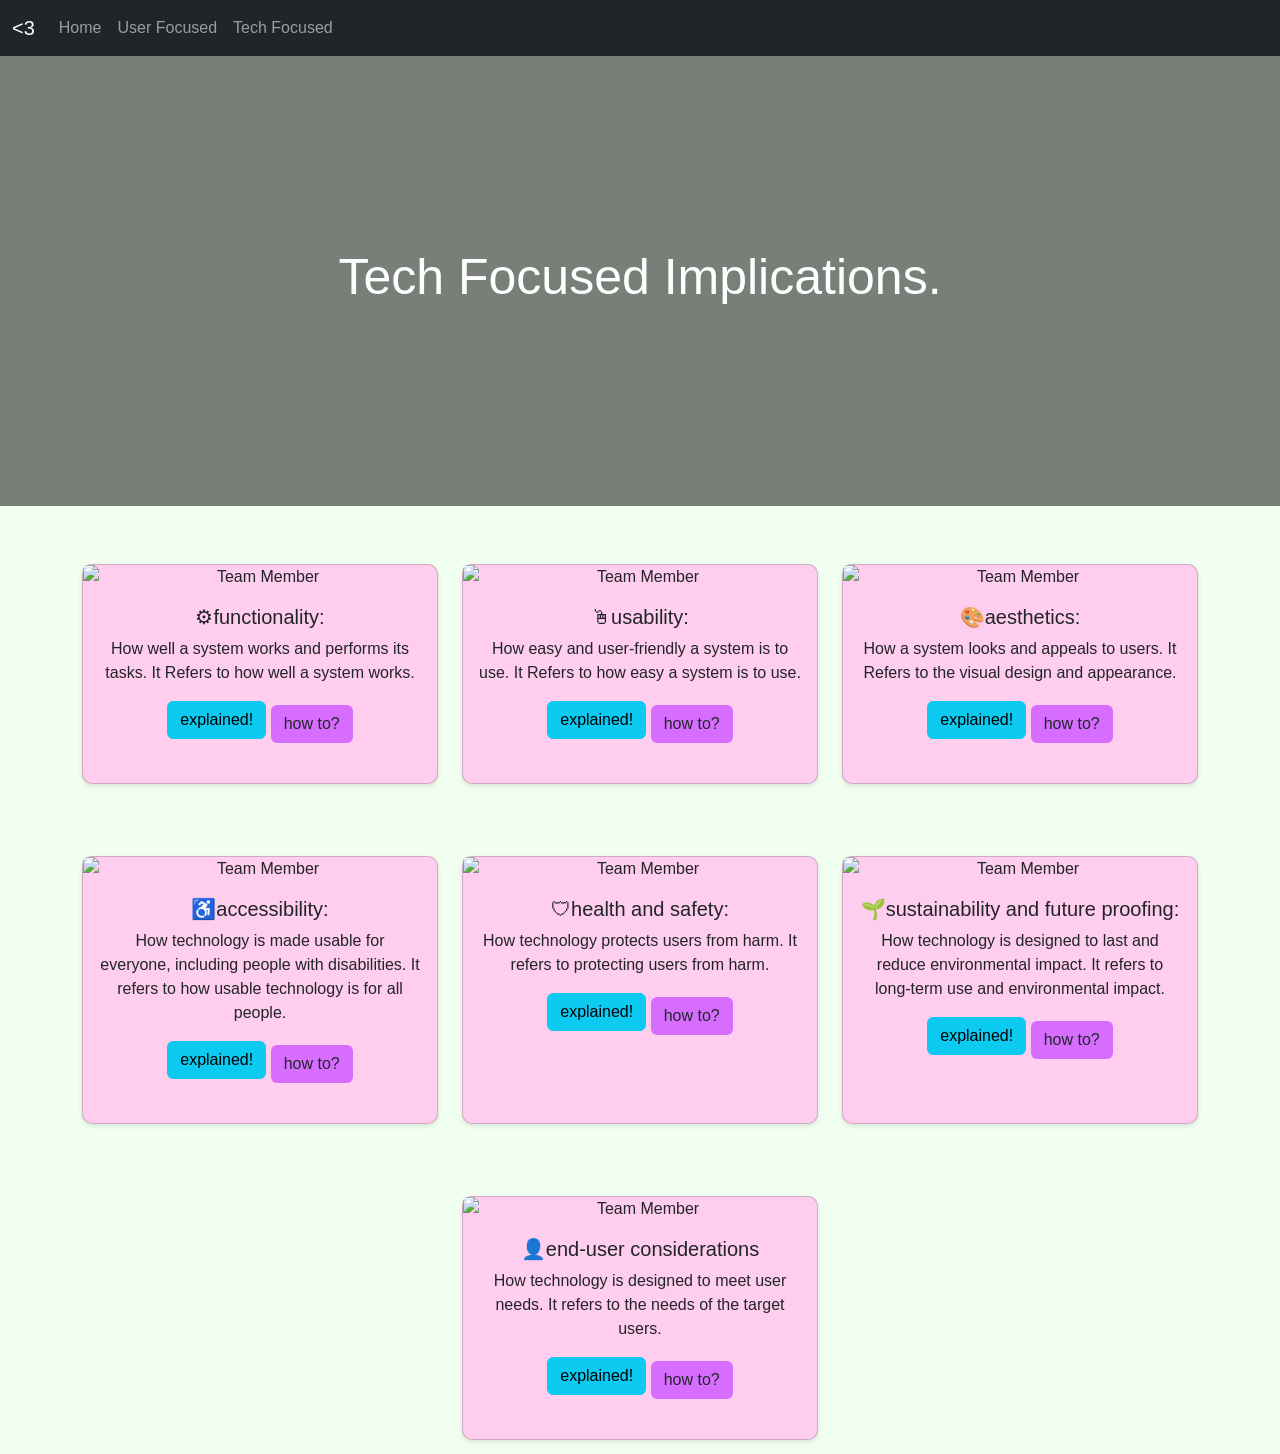
==== seven.html @ f1775bda "Add files via upload" ====
<!DOCTYPE html>
<html lang="en">
<head>
    <meta charset="UTF-8">
    <meta name="viewport" content="width=device-width, initial-scale=1.0">
     <link href="https://cdn.jsdelivr.net/npm/bootstrap@5.3.8/dist/css/bootstrap.min.css" rel="stylesheet">
  <script src="https://cdn.jsdelivr.net/npm/bootstrap@5.3.8/dist/js/bootstrap.bundle.min.js"></script>
    <title>relevent implications</title>
    <link rel="stylesheet" href="style.css">
</head>
<body>
  <nav class="navbar navbar-expand-sm bg-dark navbar-dark">
  <div class="container-fluid">
    <a class="navbar-brand" href="#"> <3 </a>
    <button class="navbar-toggler" type="button" data-bs-toggle="collapse" data-bs-target="#collapsibleNavbar">
      <span class="navbar-toggler-icon"></span>
    </button>
    <div class="collapse navbar-collapse" id="collapsibleNavbar">
      <ul class="navbar-nav">
        <li class="nav-item">
          <a class="nav-link" href="index.html">Home</a>
        </li>
        <li class="nav-item">
          <a class="nav-link" href="implications.html">User Focused</a>
        </li>
        <li class="nav-item">
          <a class="nav-link" href="seven.html">Tech Focused</a>
        </li>    
      </ul>
    </div>
  </div>
</nav>

<div class="hero-image">
  <div class="hero-text">
    <h1 style="font-size:50px">Tech Focused Implications.</h1>
  </div>
</div>

<div class="container my-5">
  <div class="row align-items-stretch justify-content-center">
    
    <!-- functionality -->
    <div class="col-md-4  mb-4 d-flex">
      <div class="card text-center h-100 w-100">
        <img src="img/pngtree-function-clipart-boy-working-with-gears-and-gears-surrounded-cartoon-vector-png-image_6815001.png" class="card-img-top card-img img-fluid" alt="Team Member">
        <div class="card-body">
          <h5 class="card-title">⚙functionality:</h5>
          <p class="card-text">How well a system works and performs its tasks. It Refers to how well a system works.</p>
          <button class="btn btn-info mb-2" data-bs-toggle="modal" data-bs-target="#functionalityModal">explained!</button>
          <button class="btn btn-custom" data-bs-toggle="modal" data-bs-target="#htfunctionalityModal">how to?</button>
        </div>
      </div>
    </div>

    <!-- usability card -->
    <div class="col-md-4 mb-4 d-flex">
      <div class="card text-center h-100 w-100">
        <img src="img/usability(1).jpg" class="card-img-top card-img img-fluid" alt="Team Member">
        <div class="card-body">
          <h5 class="card-title">🖱usability:</h5>
          <p class="card-text">How easy and user-friendly a system is to use. It Refers to how easy a system is to use.</p>
          <button class="btn btn-info mb-2" data-bs-toggle="modal" data-bs-target="#usabilityModal">explained!</button>
          <button class="btn btn-custom" data-bs-toggle="modal" data-bs-target="#htusabilityModal">how to?</button>
        </div>
      </div>
    </div>

    <!-- aesthetic card -->
    <div class="col-md-4 mb-4 d-flex">
      <div class="card text-center h-100 w-100">
        <img src="img/aesthetics.webp" class="card-img-top card-img img-fluid" alt="Team Member">
        <div class="card-body">
          <h5 class="card-title">🎨aesthetics:</h5>
          <p class="card-text">How a system looks and appeals to users. It Refers to the visual design and appearance.</p>
          <button class="btn btn-info mb-2" data-bs-toggle="modal" data-bs-target="#aestheticsModal">explained!</button>
          <button class="btn btn-custom" data-bs-toggle="modal" data-bs-target="#htaestheticsModal">how to?</button>
        </div>
      </div>
    </div>
  </div></div>
  <div class="container my-5">
  <div class="row align-items-stretch justify-content-center">
    
    <!-- accessibility card -->
    <div class="col-md-4 mb-4 d-flex">
      <div class="card text-center h-100 w-100">
        <img src="img/pngtree-accessibility-clipart-person-in-disability-sitting-with-a-laptop-and-cryptocurrency-png-image_11059160.png" class="card-img-top card-img img-fluid" alt="Team Member">
        <div class="card-body">
          <h5 class="card-title">♿accessibility:</h5>
          <p class="card-text">How technology is made usable for everyone, including people with disabilities. It refers to how usable technology is for all people.</p>
          <button class="btn btn-info mb-2" data-bs-toggle="modal" data-bs-target="#accessibilityModal">explained!</button>
          <button class="btn btn-custom" data-bs-toggle="modal" data-bs-target="#htaccessibilityModal">how to?</button>
        </div>
      </div>
    </div>

    <!-- health and safety card -->
    <div class="col-md-4 mb-4 d-flex">
      <div class="card text-center h-100 w-100">
        <img src="img/access (1).jpg" class="card-img-top card-img img-fluid" alt="Team Member">
        <div class="card-body">
          <h5 class="card-title">🛡health and safety:</h5>
          <p class="card-text">How technology protects users from harm. It refers to protecting users from harm.</p>
          <button class="btn btn-info mb-2" data-bs-toggle="modal" data-bs-target="#healthModal">explained!</button>
          <button class="btn btn-custom" data-bs-toggle="modal" data-bs-target="#hthealthModal">how to?</button>
        </div>
      </div>
    </div>
 
    <!-- sustainability and future proofing card -->
    <div class="col-md-4 mb-4 d-flex">
      <div class="card text-center h-100 w-100">
        <img src="img/sustain.jpg" class="card-img-top card-img img-fluid" alt="Team Member">
        <div class="card-body">
          <h5 class="card-title">🌱sustainability and future proofing:</h5>
          <p class="card-text">How technology is designed to last and reduce environmental impact. It refers to long-term use and environmental impact.</p>
          <button class="btn btn-info mb-2" data-bs-toggle="modal" data-bs-target="#sustainabilityModal">explained!</button>
          <button class="btn btn-custom" data-bs-toggle="modal" data-bs-target="#htsustainabilityModal">how to?</button>
        </div>
      </div>
    </div>
  </div></div>
  <div class="container my-5">
  <div class="row align-items-stretch justify-content-center">
    <!-- end-user considerations card -->
    <div class="col-md-4 mb-4 d-flex">
      <div class="card text-center h-100 w-100">
        <img src="img/bkuq0m3sk2.jpg" class="card-img-top card-img img-fluid" alt="Team Member">
        <div class="card-body">
          <h5 class="card-title">👤end-user considerations</h5>
          <p class="card-text">How technology is designed to meet user needs. It refers to the needs of the target users.</p>
          <button class="btn btn-info mb-2" data-bs-toggle="modal" data-bs-target="#considerationsModal">explained!</button>
          <button class="btn btn-custom" data-bs-toggle="modal" data-bs-target="#htconsiderationsModal">how to?</button>
        </div>
      </div>
    </div>
  </div>
</div>






<!-- functionality info button -->
<div class="modal fade" id="functionalityModal" tabindex="-1" aria-labelledby="exampleModalLabel" aria-hidden="true">
  <div class="modal-dialog">
    <div class="modal-content">
      <div class="modal-header">
        <h1 class="modal-title fs-5" id="functionalityModalLabel">functionality implications</h1>
        <button type="button" class="btn-close" data-bs-dismiss="modal" aria-label="Close"></button>
      </div>
      <div class="modal-body">
        
        <img class="img-fluid" src="img/pngtree-function-clipart-boy-working-with-gears-and-gears-surrounded-cartoon-vector-png-image_6815001.png">

        <p>Functionality relates to how well a digital outcome performs its intended tasks. It ensures that all features, links, and interactive elements work correctly and reliably. These are used to create a stable and effective user experience. Without proper functionality, the website may contain errors or broken features that reduce its usefulness. This is important because even a well-designed website fails if it does not work properly.</p>

      </div>
      <div class="modal-footer">
        <button type="button" class="btn btn-primary" data-bs-dismiss="modal">Close</button>
      </div>
    </div>
  </div>
</div>

<!-- usability info button -->
<div class="modal fade" id="usabilityModal" tabindex="-1" aria-labelledby="exampleModalLabel" aria-hidden="true">
  <div class="modal-dialog">
    <div class="modal-content">
      <div class="modal-header">
        <h1 class="modal-title fs-5" id="usabilityModalLabel">usability implications.</h1>
        <button type="button" class="btn-close" data-bs-dismiss="modal" aria-label="Close"></button>
      </div>
      <div class="modal-body">
        
        <img class="img-fluid" src="img/usability(1).jpg">

        <p>Usability refers to how easy and efficient a digital outcome is to use. It focuses on clear navigation, logical layout, and user-friendly design. These are used to ensure users can quickly find and understand information. Without usability, users may become confused or frustrated and stop using the website. This is important because a website must be intuitive and efficient to successfully achieve its purpose.</p>

      </div>
      <div class="modal-footer">
        <button type="button" class="btn btn-primary" data-bs-dismiss="modal">Close</button>
      </div>
    </div>
  </div>
</div>

<!-- aesthetic info button -->
<div class="modal fade" id="aestheticsModal" tabindex="-1" aria-labelledby="aestheticsModalLabel" aria-hidden="true">
      
<div class="modal-dialog">
    <div class="modal-content">
      <div class="modal-header">
        <h1 class="modal-title fs-5" id="aestheticsModalLabel">aesthetic implications.</h1>
        <button type="button" class="btn-close" data-bs-dismiss="modal" aria-label="Close"></button>
      </div>
      <div class="modal-body">
        
        <img class="img-fluid" src="img/aesthetics.webp">

        <p>Aesthetics involve the visual appearance of a digital outcome, including layout, colour schemes, typography, and overall design. They guide how information is presented to make it engaging and easy to read. These are used to attract users and support understanding through visual hierarchy. Without aesthetics, a website may appear unprofessional or difficult to use. This is important because visual design influences user engagement and first impressions.</p>


      </div>
      <div class="modal-footer">
        <button type="button" class="btn btn-primary" data-bs-dismiss="modal">Close</button>
      </div>
    </div>
  </div>
</div>

<!-- accessibility info button -->
<div class="modal fade" id="accessibilityModal" tabindex="-1" aria-labelledby="accessibilityModalLabel" aria-hidden="true">
  <div class="modal-dialog">
    <div class="modal-content">
      <div class="modal-header">
        <h1 class="modal-title fs-5" id="accessibilityModalLabel">accessibiity implications.</h1>
        <button type="button" class="btn-close" data-bs-dismiss="modal" aria-label="Close"></button>
      </div>
      <div class="modal-body">
        
        <img class="img-fluid" src="img/pngtree-accessibility-clipart-person-in-disability-sitting-with-a-laptop-and-cryptocurrency-png-image_11059160.png">

        <p>Accessibility ensures that digital outcomes can be used by people with a wide range of abilities, including those with visual, auditory, or physical impairments. It involves designing features such as alt text, readable layouts, and clear navigation. These are used to make digital content inclusive and usable for all. Without accessibility, some users may be excluded entirely from using the website. This is important because equal access to information is essential in modern digital society.</p>
  
      </div>
      <div class="modal-footer">
        <button type="button" class="btn btn-primary" data-bs-dismiss="modal">Close</button>
        
      </div>
    </div>
  </div>
</div>

<!-- health and safety info button -->
<div class="modal fade" id="healthModal" tabindex="-1" aria-labelledby="healthModalLabel" aria-hidden="true">
  <div class="modal-dialog">
    <div class="modal-content">
      <div class="modal-header">
        <h1 class="modal-title fs-5" id="healthModalLabel">health and safety implications</h1>
        <button type="button" class="btn-close" data-bs-dismiss="modal" aria-label="Close"></button>
      </div>
      <div class="modal-body">
        
        <img class="img-fluid" src="img/access (1).jpg">

        <p>Health and safety implications ensure that users are not negatively affected while interacting with a digital outcome. This includes avoiding harmful content, reducing eye strain, and preventing overwhelming design. These are used to create a safe and comfortable user experience. Without this, users may experience discomfort or harm. This is important because user wellbeing should always be prioritised in digital design.</p>
         
      </div>
      <div class="modal-footer">
        <button type="button" class="btn btn-primary" data-bs-dismiss="modal">Close</button>
      </div>
    </div>
  </div>
</div>

<!-- sustainability and future proofing info button -->
<div class="modal fade" id="sustainabilityModal" tabindex="-1" aria-labelledby="sustainsbalityModalLabel" aria-hidden="true">
  <div class="modal-dialog">
    <div class="modal-content">
      <div class="modal-header">
        <h1 class="modal-title fs-5" id="exampleModalLabel">sustainability an dfuture proofing implications.</h1>
        <button type="button" class="btn-close" data-bs-dismiss="modal" aria-label="Close"></button>
      </div>
      <div class="modal-body">
        
        <img class="img-fluid" src="img/sustain.jpg">

        <p>Sustainability and future proofing involve designing a digital outcome so it remains functional, maintainable, and relevant over time. It includes using efficient code, organised structure, and adaptable design. These are used to ensure the website can be updated and continue to meet user needs. Without this, the website may become outdated or difficult to maintain. This is important because technology evolves rapidly, and digital outcomes must be able to adapt.</p>

      </div>
      <div class="modal-footer">
        <button type="button" class="btn btn-primary" data-bs-dismiss="modal">Close</button>
      </div>
    </div>
  </div>
</div>

<!-- end-user considerations info button -->
<div class="modal fade" id="considerationsModal" tabindex="-1" aria-labelledby="exampleModalLabel" aria-hidden="true">
  <div class="modal-dialog">
    <div class="modal-content">
      <div class="modal-header">
        <h1 class="modal-title fs-5" id="considerationsModalLabel">end-user considerations.</h1>
        <button type="button" class="btn-close" data-bs-dismiss="modal" aria-label="Close"></button>
      </div>
      <div class="modal-body">
        
        <img class="img-fluid" src="img/bkuq0m3sk2.jpg">

        <p>End-user considerations focus on designing a digital outcome that meets the specific needs, skills, and expectations of its intended audience. It ensures that content, language, and design are appropriate for the users. These are used to improve relevance and effectiveness. Without this, the website may fail to engage or support its users. This is important because a successful digital outcome must be tailored to its audience.</p>

      </div>
      <div class="modal-footer">
        <button type="button" class="btn btn-primary" data-bs-dismiss="modal">Close</button>
      </div>
    </div>
  </div>
</div>



<!-- how to functionality button -->

<div class="modal fade" id="htfunctionalityModal" tabindex="-1" aria-labelledby="htfunctionalityModallabel" aria-hidden="true">
  <div class="modal-dialog">
    <div class="modal-content">
      <div class="modal-header">
        <h1 class="modal-title fs-5" id="htfunctionalityModallabel">how to follow functionality implications:</h1>
        <button type="button" class="btn-close" data-bs-dismiss="modal" aria-label="Close"></button>
      </div>
      <div class="modal-body">
        
        <img class="img-fluid" src="img/pngtree-function-clipart-boy-working-with-gears-and-gears-surrounded-cartoon-vector-png-image_6815001.png">

        <p> <ul><li>Test every link to make sure it works</li>
          <li>Check images load properly on all pages</li>
          <li>Fix any broken code or layout issues</li>
          <li>Test buttons, menus, and navigation</li>
          <li>Make sure the site works on Chrome, Edge, etc.</li></ul>
          
        </p>

      </div>
      <div class="modal-footer">
        <button type="button" class="btn btn-primary" data-bs-dismiss="modal">Close</button>
      </div>
    </div>
  </div>
</div>

<!-- how to usability button -->

<div class="modal fade" id="htusabilityModal" tabindex="-1" aria-labelledby="htusabilityModallabel" aria-hidden="true">
  <div class="modal-dialog">
    <div class="modal-content">
      <div class="modal-header">
        <h1 class="modal-title fs-5" id="htusabilityModallabel"> how to follow usability implications:</h1>
        <button type="button" class="btn-close" data-bs-dismiss="modal" aria-label="Close"></button>
      </div>
      <div class="modal-body">
        
        <img class="img-fluid" src="img/usability(1).jpg">

        <p> <ul><li>Create a navigation bar on every page</li>
          <li>Keep layout consistent across all pages</li>
          <li>Limit how much text is on each section to avoid overload</li>
          <li>Add clear headings so users can scan content quickly</li>
          <li>Test with other students to see if they get confused</li></ul>
          
        </p>

      </div>
      <div class="modal-footer">
        <button type="button" class="btn btn-primary" data-bs-dismiss="modal">Close</button>
      </div>
    </div>
  </div>
</div>

<!-- how to aesthetics button -->

<div class="modal fade" id="htaestheticsModal" tabindex="-1" aria-labelledby="htaestheticsModallabel" aria-hidden="true">
  <div class="modal-dialog">
    <div class="modal-content">
      <div class="modal-header">
        <h1 class="modal-title fs-5" id="htaestheticsModallabel"> how to follow aesthetics implications:</h1>
        <button type="button" class="btn-close" data-bs-dismiss="modal" aria-label="Close"></button>
      </div>
      <div class="modal-body">
        
        <img class="img-fluid" src="img/aesthetics.webp">

        <p> <ul> <li>Choose a consistent colour scheme (e.g. 2–3 main colours)</li>
          <li>Use the same fonts across the whole site</li>
          <li>Add spacing so the site doesn’t look cluttered</li>
          <li>Use images/icons to make pages more engaging</li>
          <li>Apply visual hierarchy (big headings, smaller text)</li></ul>
         
        </p>

      </div>
      <div class="modal-footer">
        <button type="button" class="btn btn-primary" data-bs-dismiss="modal">Close</button>
      </div>
    </div>
  </div>
</div>

<!-- how to accessibility button -->

<div class="modal fade" id="htaccessibilityModal" tabindex="-1" aria-labelledby="htaccessibilityModallabel" aria-hidden="true">
  <div class="modal-dialog">
    <div class="modal-content">
      <div class="modal-header">
        <h1 class="modal-title fs-5" id="htaccessibilityModallabel"> how to follow accessibility implications:</h1>
        <button type="button" class="btn-close" data-bs-dismiss="modal" aria-label="Close"></button>
      </div>
      <div class="modal-body">
        
        <img class="img-fluid" src="img/pngtree-accessibility-clipart-person-in-disability-sitting-with-a-laptop-and-cryptocurrency-png-image_11059160.png">

        <p> <ul> <li>Add alt text to every image (e.g. “diagram showing website layout”)</li>
          <li>Use high contrast colours (e.g. dark text on light background)</li>
          <li>Use headings properly (H1, H2, H3) for screen readers</li>
          <li>Ensure text is large enough to read easily</li>
          <li>Avoid relying only on colour to show meaning</li></ul>
         
        </p>

      </div>
      <div class="modal-footer">
        <button type="button" class="btn btn-primary" data-bs-dismiss="modal">Close</button>
      </div>
    </div>
  </div>
</div>

<!-- how to health and safety button -->

<div class="modal fade" id="hthealthModal" tabindex="-1" aria-labelledby="hthealthModallabel" aria-hidden="true">
  <div class="modal-dialog">
    <div class="modal-content">
      <div class="modal-header">
        <h1 class="modal-title fs-5" id="hthealthModallabel"> how to follow health and safety implications:</h1>
        <button type="button" class="btn-close" data-bs-dismiss="modal" aria-label="Close"></button>
      </div>
      <div class="modal-body">
        
        <img class="img-fluid" src="img/access (1).jpg">

        <p> <ul><li>Avoid flashing animations or bright effects</li>
          <li>Keep layout calm and easy on the eyes</li>
          <li>Ensure users don’t need to scroll excessively</li>
          <li>Make content quick to read (bullet points, short paragraphs)</li></ul>
          
        </p>

      </div>
      <div class="modal-footer">
        <button type="button" class="btn btn-primary" data-bs-dismiss="modal">Close</button>
      </div>
    </div>
  </div>
</div>

<!-- how to sustainability and future proofing button -->

<div class="modal fade" id="htsustainabilityModal" tabindex="-1" aria-labelledby="htsustainabilityModallabel" aria-hidden="true">
  <div class="modal-dialog">
    <div class="modal-content">
      <div class="modal-header">
        <h1 class="modal-title fs-5" id="htsustainabilityModallabel"> how to follow sustainability implications:</h1>
        <button type="button" class="btn-close" data-bs-dismiss="modal" aria-label="Close"></button>
      </div>
      <div class="modal-body">
        
        <img class="img-fluid" src="img/sustain.jpg">

        <p> <ul><li>Organise files into folders (images, CSS, pages)</li>
          <li>Write clean, simple code that is easy to edit later</li>
          <li>Avoid outdated HTML tags</li>
          <li>Use external CSS so styles can be changed easily</li>
          <li>Design pages so new implications can be added later</li></ul>
          
        </p>

      </div>
      <div class="modal-footer">
        <button type="button" class="btn btn-primary" data-bs-dismiss="modal">Close</button>
      </div>
    </div>
  </div>
</div>

<!-- how to end-user considerations button -->

<div class="modal fade" id="htconsiderationsModal" tabindex="-1" aria-labelledby="htconsiderationsModallabel" aria-hidden="true">
  <div class="modal-dialog">
    <div class="modal-content">
      <div class="modal-header">
        <h1 class="modal-title fs-5" id="htconsiderationsModallabel"> how to follow end-user considerations implications:</h1>
        <button type="button" class="btn-close" data-bs-dismiss="modal" aria-label="Close"></button>
      </div>
      <div class="modal-body">
        
        <img class="img-fluid" src="img/bkuq0m3sk2.jpg">

        <p> <ul><li>Add alt text to every image (e.g. “diagram showing website layout”)</li>
          <li>Use high contrast colours (e.g. dark text on light background)</li>
          <li>Use headings properly (H1, H2, H3) for screen readers</li>
          <li>Ensure text is large enough to read easily</li>
          <li>Avoid relying only on colour to show meaning</li></ul>
             
        </p>

      </div>
      <div class="modal-footer">
        <button type="button" class="btn btn-primary" data-bs-dismiss="modal">Close</button>
      </div>
    </div>
  </div>
</div>







</body>
</html>
---- style.css ----
.card {
  background: rgb(255, 205, 238);
  padding: px;
  margin: 10px 0;
  border-radius: 10px;
  box-shadow: 0 2px 5px rgba(0, 0, 0, 0.1);
}

.btn-custom {
  background-color: rgb(214, 109, 255) ;
}

.modal-content {
  background-color: rgb(222, 187, 255);
}

.container > h1 {
    font-size: 90px;
    background-image: linear-gradient(90deg in hsl longer hue, rgb(247, 130, 130), rgb(255, 143, 143));
    background-clip: text;
    color: transparent;
    width: fit-content;
    margin: auto;
    filter: drop-shadow(5px 5px 10px black);

    margin-top: 100px;
}

body {
    background-color: honeydew;
    margin: 0;
    background-image: url("https://img.freepik.com/free-vector/abstract-seamless-geometric-shape-lines-pattern-design-background_84443-23990.jpg?semt=ais_incoming&w=740&q=80");
}

.def {
  background-color: aliceblue;
  padding: 10px 30px;
}

.modal-content {
  padding: 20px;


}

header.custom {
    background-image: linear-gradient(45deg, rgb(185, 185, 185), rgb(255, 183, 245));
}


body, html {
  height: 100%;
  margin: 0;
  font-family: Arial, Helvetica, sans-serif;
}

.hero-image {
  background-image: linear-gradient(rgba(0, 0, 0, 0.5), rgba(0, 0, 0, 0.5)), url("photographer.jpg");
  height: 50%;
  background-position: center;
  background-repeat: no-repeat;
  background-size: cover;
  position: relative;
}

.hero-text {
  text-align: center;
  position: absolute;
  top: 50%;
  left: 50%;
  transform: translate(-50%, -50%);
  color: white;
}

.hero-text button {
  border: none;
  outline: 0;
  display: inline-block;
  padding: 10px 25px;
  color: black;
  background-color: #ddd;
  text-align: center;
  cursor: pointer;
}

.hero-text button:hover {
  background-color: #555;
  color: white;
}
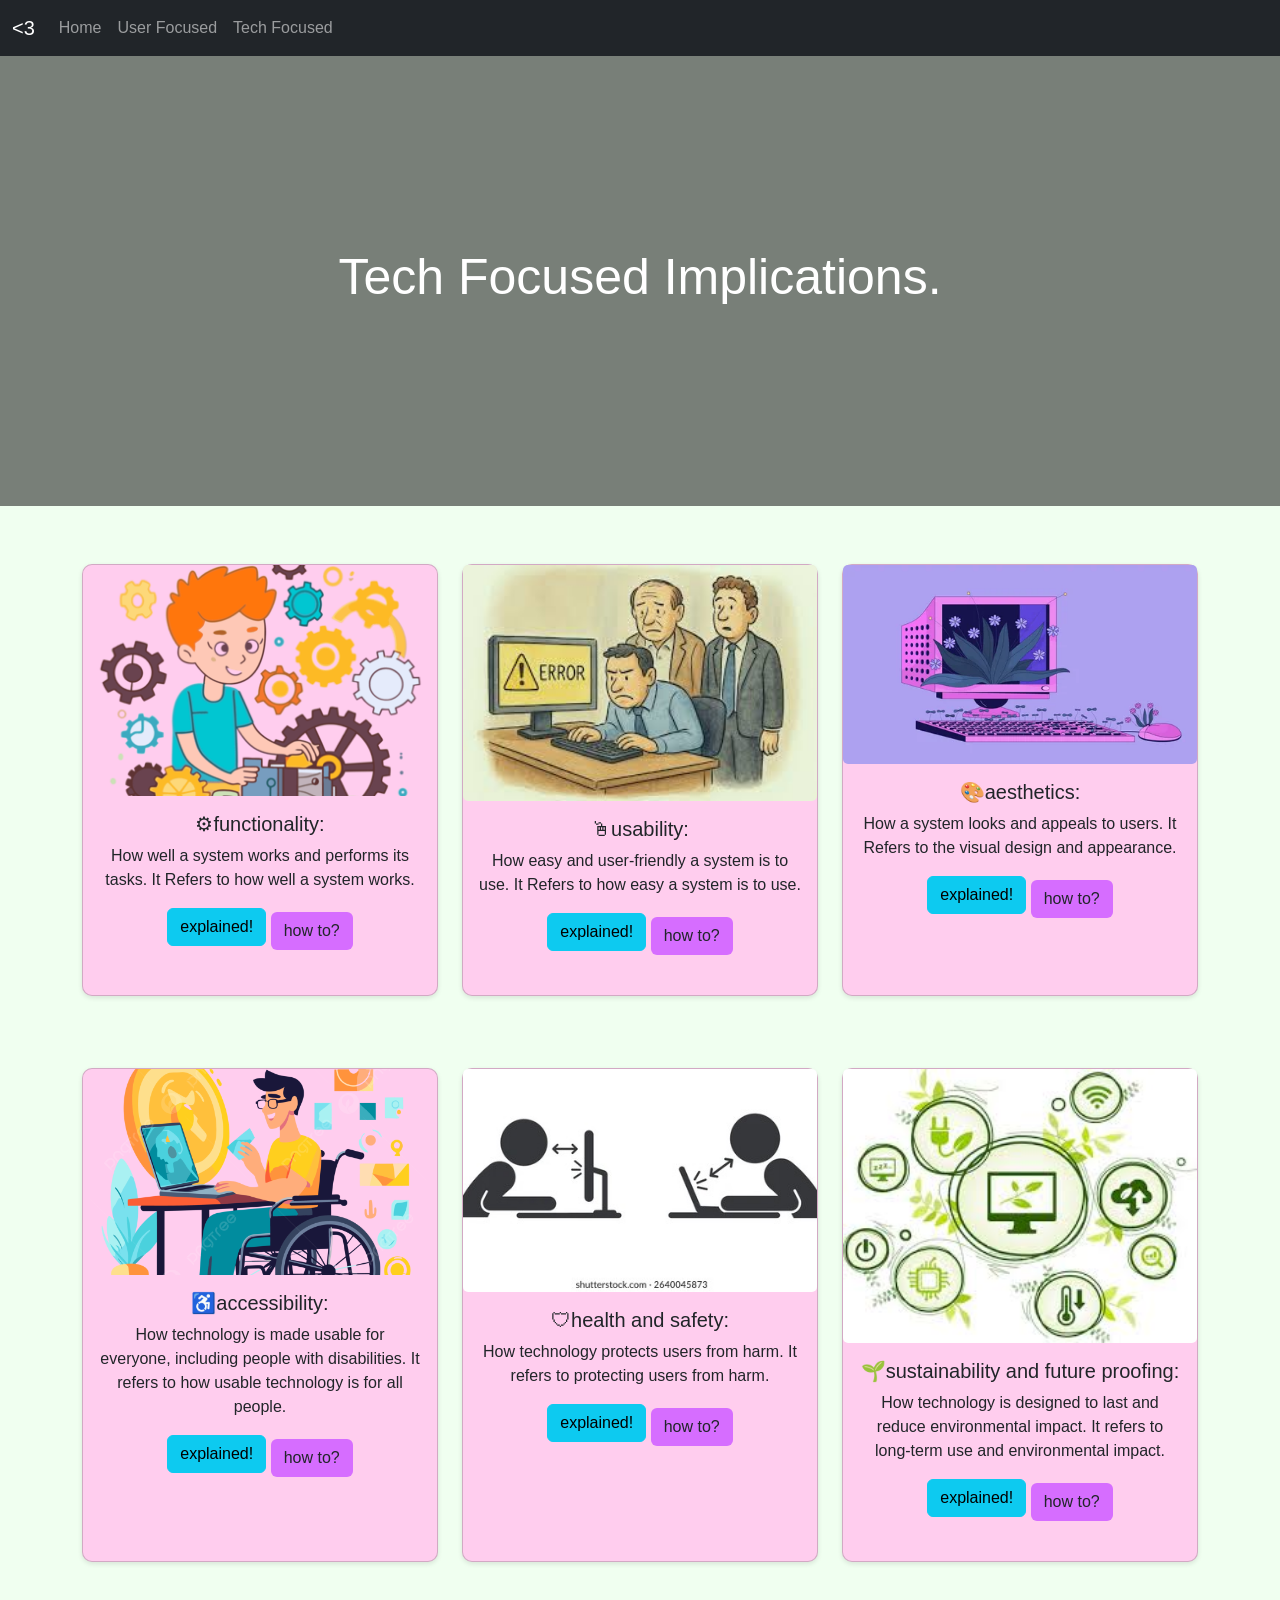
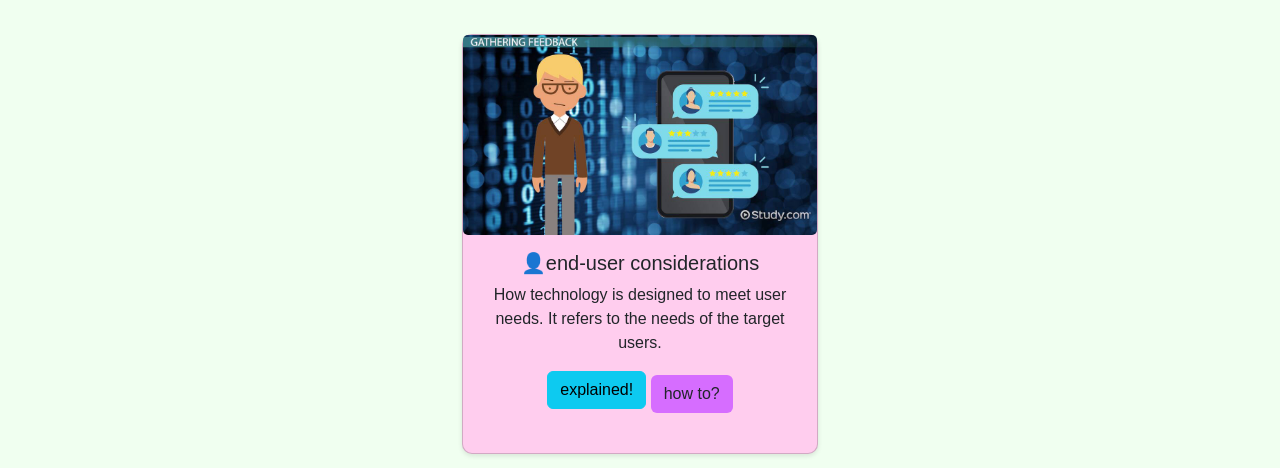
==== commit ffc0ce18: "changes made" ====
--- a/seven.html
+++ b/seven.html
@@ -111,7 +111,7 @@
     <!-- sustainability and future proofing card -->
     <div class="col-md-4 mb-4 d-flex">
       <div class="card text-center h-100 w-100">
-        <img src="img/sustain.jpg" class="card-img-top card-img img-fluid" alt="Team Member">
+        <img src="img/sustain.jpg" class="card-img-top card-img img-fluid w-100" alt="Team Member">
         <div class="card-body">
           <h5 class="card-title">🌱sustainability and future proofing:</h5>
           <p class="card-text">How technology is designed to last and reduce environmental impact. It refers to long-term use and environmental impact.</p>
